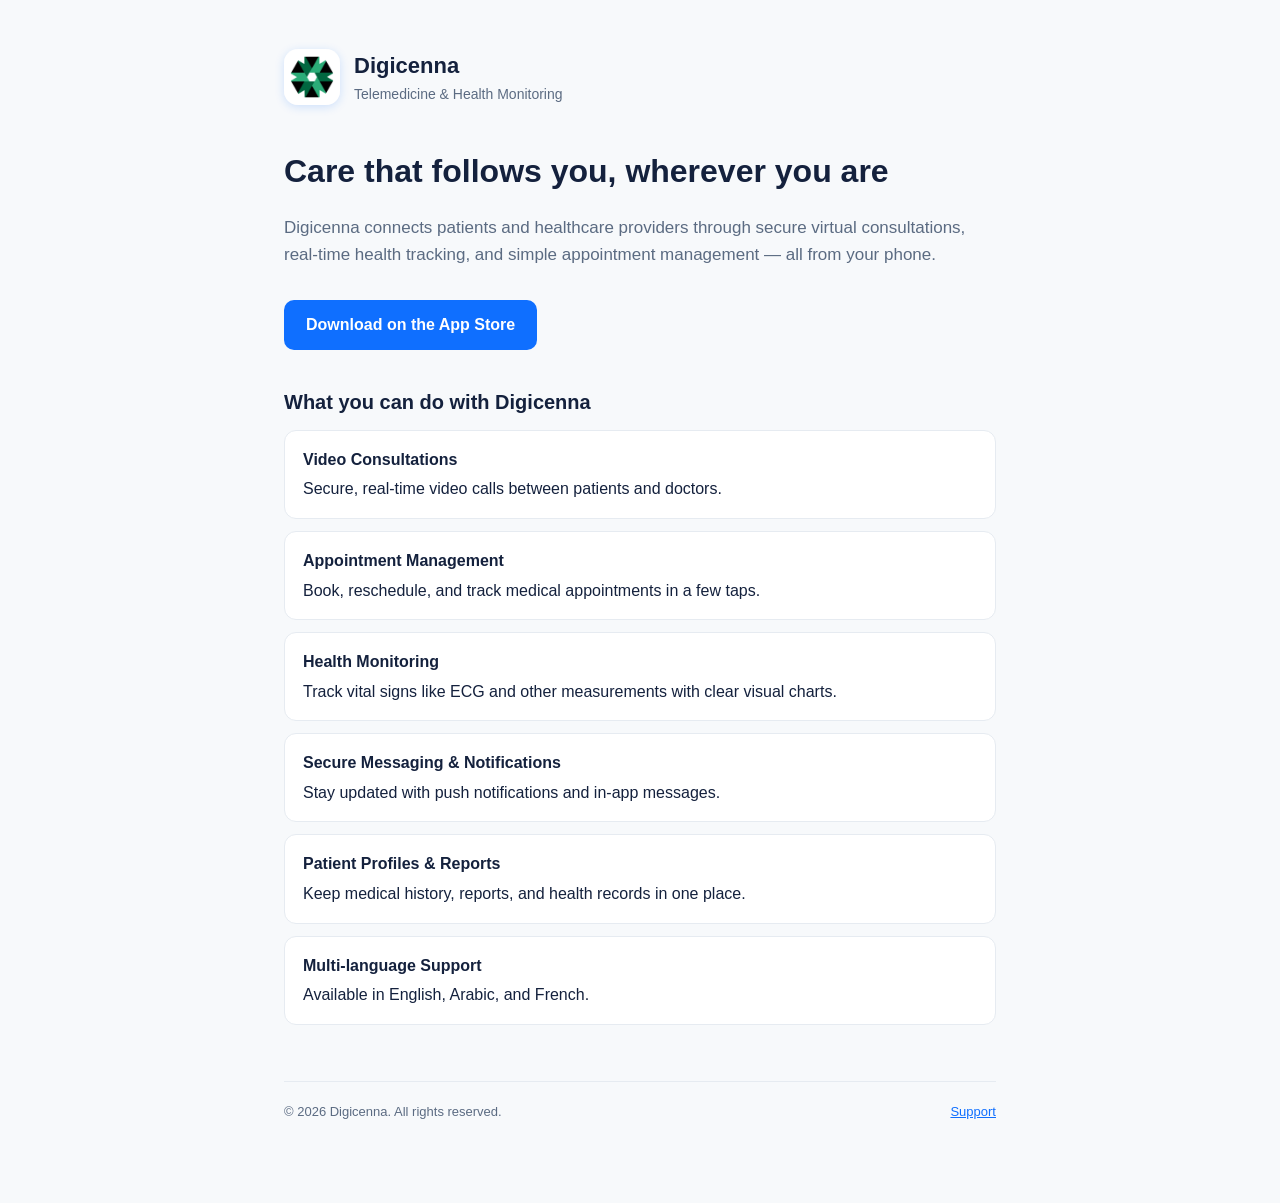
==== docs/index.html @ 5a952bee "Add Support and Marketing pages for App Store submission Static pages under docs/ for GitHub Pages, " ====
<!DOCTYPE html>
<html lang="en">
<head>
<meta charset="UTF-8">
<meta name="viewport" content="width=device-width, initial-scale=1.0">
<title>Digicenna — Telemedicine &amp; Health Monitoring</title>
<meta name="description" content="Digicenna is a telemedicine and health monitoring app for virtual consultations, vital tracking, and appointment management.">
<link rel="icon" href="assets/logo.png">
<link rel="stylesheet" href="assets/style.css">
</head>
<body>
<div class="wrap">
  <header class="site">
    <img src="assets/logo.png" alt="Digicenna logo">
    <div>
      <div class="name">Digicenna</div>
      <div class="tagline">Telemedicine &amp; Health Monitoring</div>
    </div>
  </header>

  <h1>Care that follows you, wherever you are</h1>
  <p class="lead">
    Digicenna connects patients and healthcare providers through secure virtual
    consultations, real-time health tracking, and simple appointment management —
    all from your phone.
  </p>

  <!-- TODO: replace href with your live App Store listing URL once approved -->
  <a class="btn" href="https://apps.apple.com/" target="_blank" rel="noopener">Download on the App Store</a>

  <h2>What you can do with Digicenna</h2>
  <ul class="features">
    <li><strong>Video Consultations</strong>Secure, real-time video calls between patients and doctors.</li>
    <li><strong>Appointment Management</strong>Book, reschedule, and track medical appointments in a few taps.</li>
    <li><strong>Health Monitoring</strong>Track vital signs like ECG and other measurements with clear visual charts.</li>
    <li><strong>Secure Messaging &amp; Notifications</strong>Stay updated with push notifications and in-app messages.</li>
    <li><strong>Patient Profiles &amp; Reports</strong>Keep medical history, reports, and health records in one place.</li>
    <li><strong>Multi-language Support</strong>Available in English, Arabic, and French.</li>
  </ul>

  <footer>
    <span>© 2026 Digicenna. All rights reserved.</span>
    <span><a href="support.html">Support</a></span>
  </footer>
</div>
</body>
</html>
---- docs/assets/style.css ----
:root {
  --bg: #f7f9fb;
  --card: #ffffff;
  --text: #14213d;
  --muted: #5b6b82;
  --accent: #0f6fff;
  --accent-dark: #0a52c2;
  --border: #e6ebf1;
}

* { box-sizing: border-box; }

body {
  margin: 0;
  font-family: -apple-system, BlinkMacSystemFont, "Segoe UI", Roboto, Helvetica, Arial, sans-serif;
  background: var(--bg);
  color: var(--text);
  line-height: 1.6;
}

.wrap {
  max-width: 760px;
  margin: 0 auto;
  padding: 48px 24px 80px;
}

header.site {
  display: flex;
  align-items: center;
  gap: 14px;
  margin-bottom: 40px;
}

header.site img {
  width: 56px;
  height: 56px;
  border-radius: 14px;
  box-shadow: 0 2px 10px rgba(15, 111, 255, 0.18);
}

header.site .name {
  font-size: 22px;
  font-weight: 700;
}

header.site .tagline {
  font-size: 14px;
  color: var(--muted);
}

h1 {
  font-size: 32px;
  margin: 0 0 12px;
}

h2 {
  font-size: 20px;
  margin: 36px 0 12px;
}

p { color: var(--text); }

.lead {
  font-size: 17px;
  color: var(--muted);
  margin-bottom: 32px;
}

.card {
  background: var(--card);
  border: 1px solid var(--border);
  border-radius: 16px;
  padding: 24px;
  margin-bottom: 20px;
}

.features {
  list-style: none;
  padding: 0;
  margin: 0;
  display: grid;
  gap: 12px;
}

.features li {
  background: var(--card);
  border: 1px solid var(--border);
  border-radius: 12px;
  padding: 16px 18px;
}

.features li strong { display: block; margin-bottom: 4px; }

.btn {
  display: inline-block;
  background: var(--accent);
  color: #fff;
  text-decoration: none;
  font-weight: 600;
  padding: 12px 22px;
  border-radius: 10px;
  transition: background 0.15s ease;
}

.btn:hover { background: var(--accent-dark); }

a { color: var(--accent); }

footer {
  margin-top: 56px;
  padding-top: 20px;
  border-top: 1px solid var(--border);
  font-size: 13px;
  color: var(--muted);
  display: flex;
  justify-content: space-between;
  flex-wrap: wrap;
  gap: 8px;
}

@media (prefers-color-scheme: dark) {
  :root {
    --bg: #0b1220;
    --card: #131c2e;
    --text: #edf1f7;
    --muted: #9aa9c0;
    --border: #223049;
  }
}
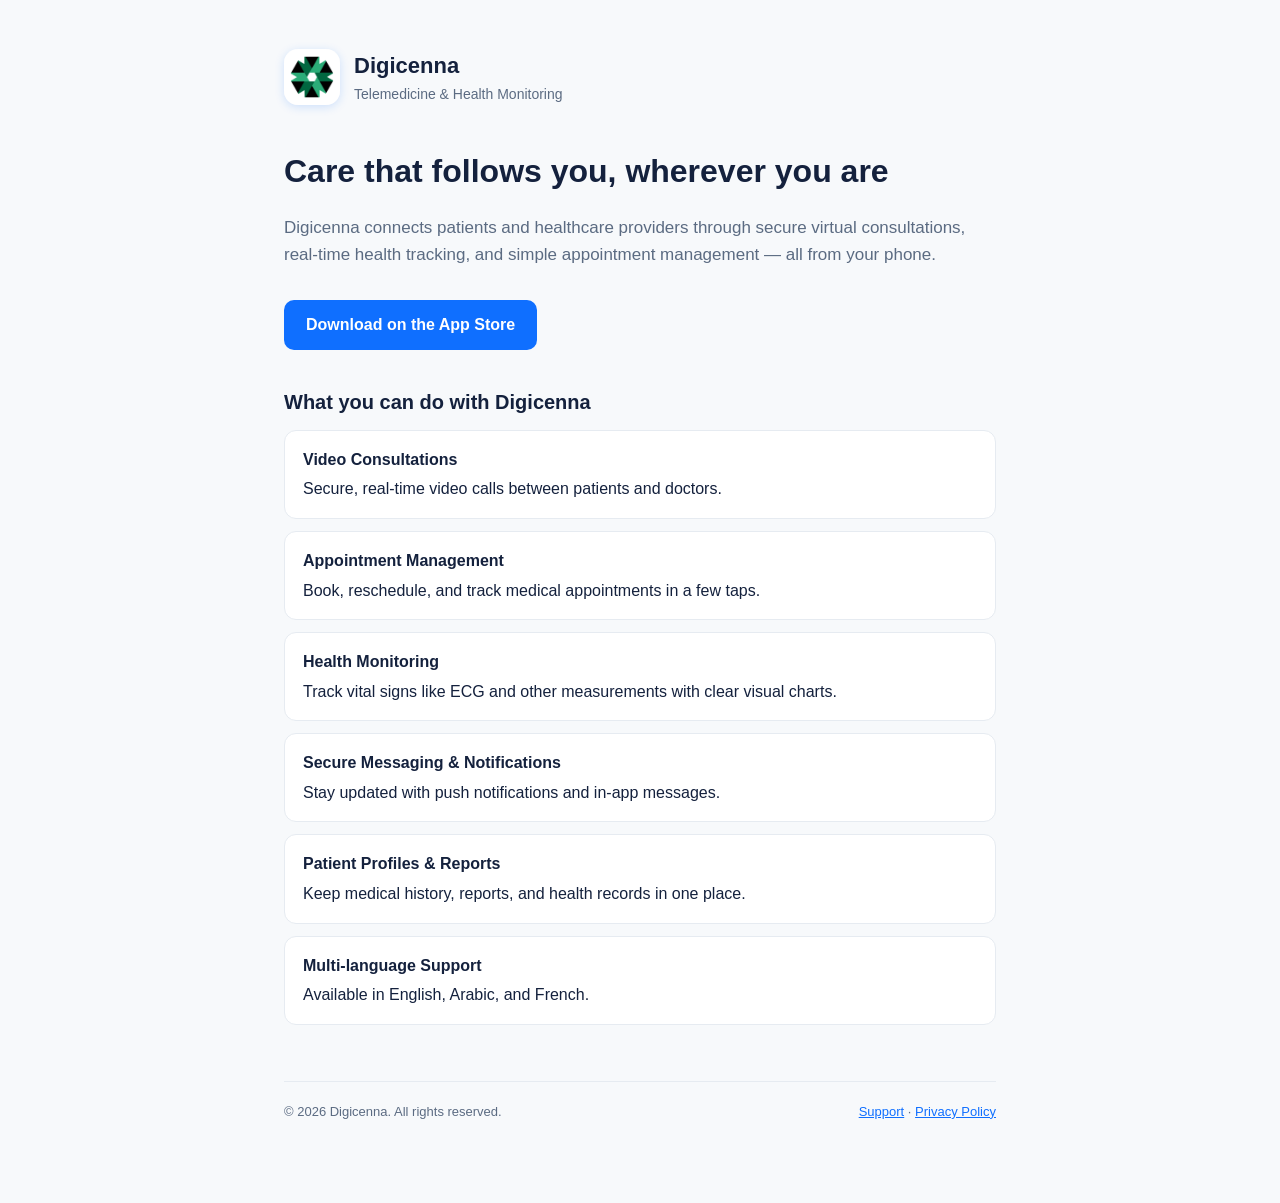
==== commit fc0c5136: "Add Privacy Policy page for App Store submission Co-Authored-By: Claude Sonnet 5 <noreply@anthropic." ====
--- a/docs/index.html
+++ b/docs/index.html
@@ -40,7 +40,7 @@
 
   <footer>
     <span>© 2026 Digicenna. All rights reserved.</span>
-    <span><a href="support.html">Support</a></span>
+    <span><a href="support.html">Support</a> · <a href="privacy.html">Privacy Policy</a></span>
   </footer>
 </div>
 </body>
